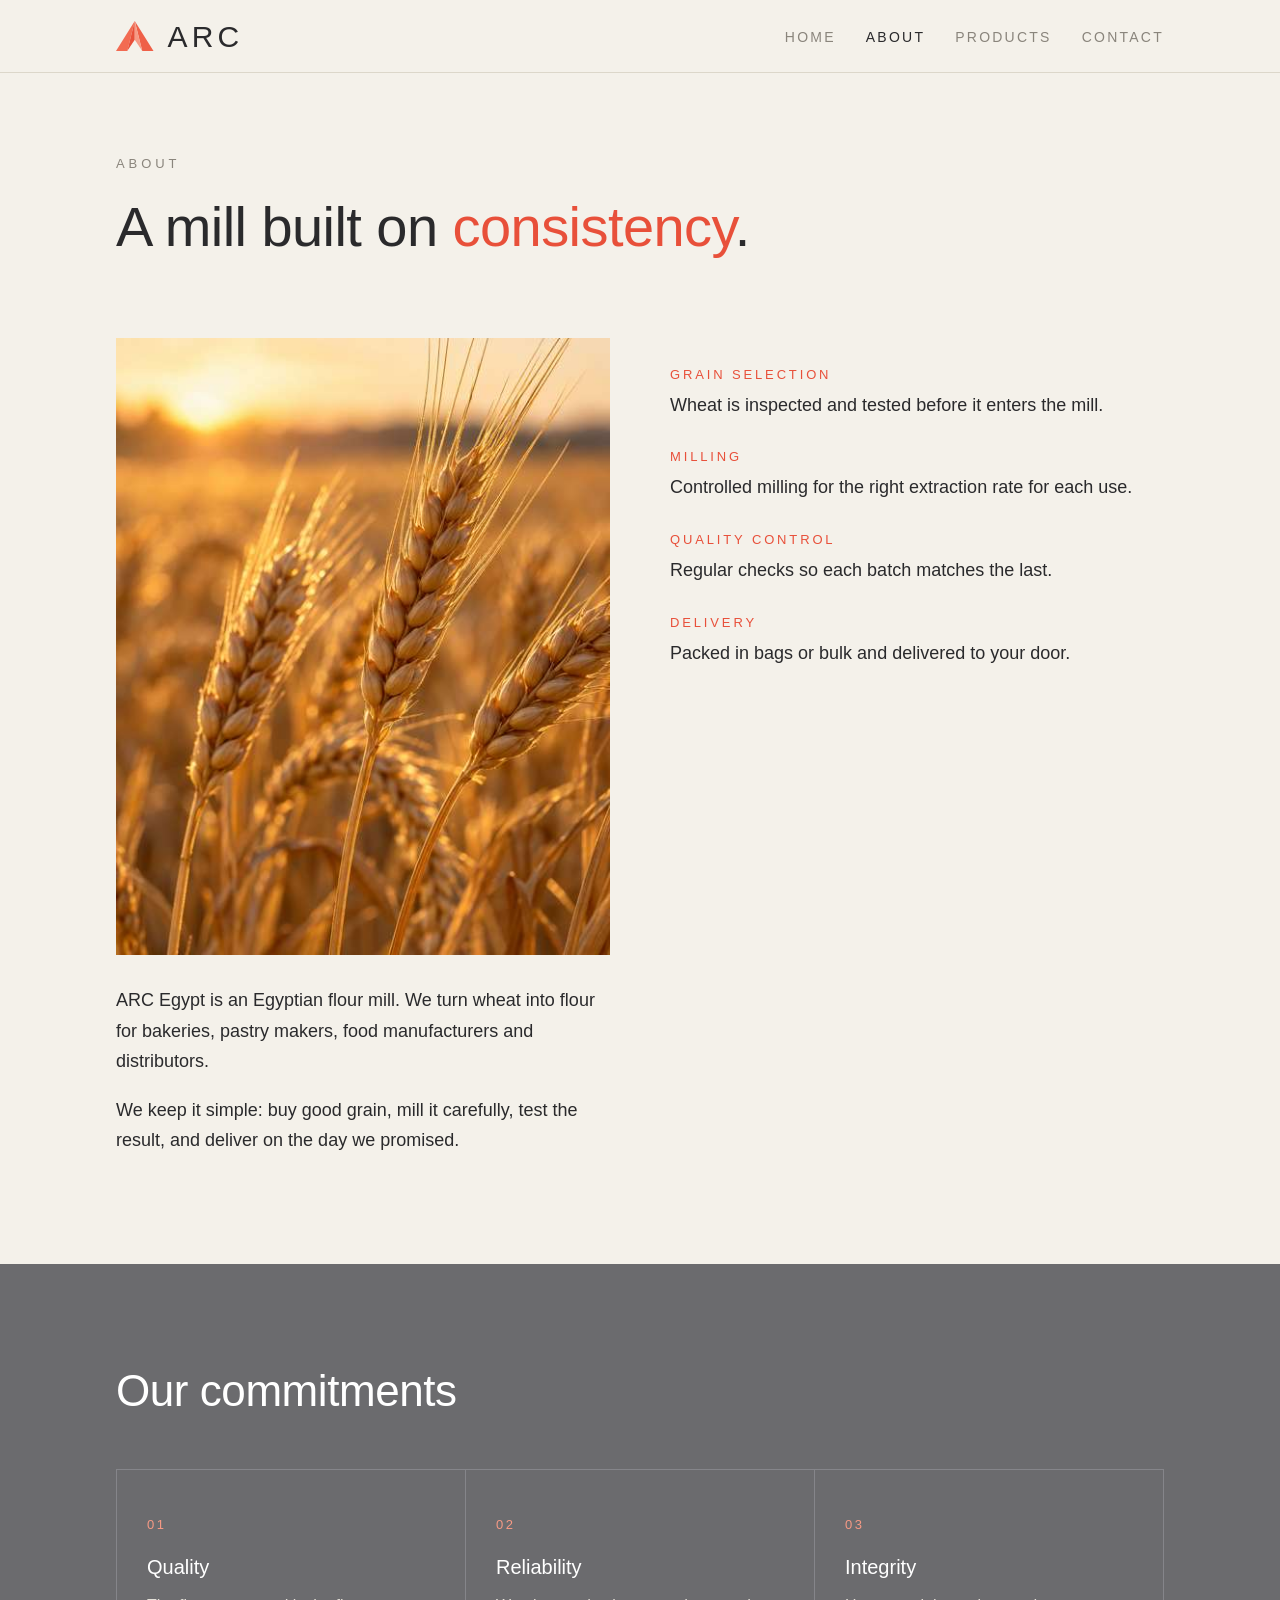
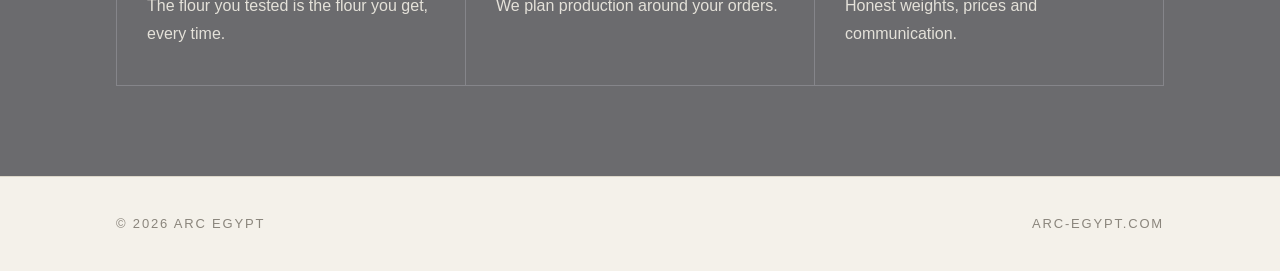
==== about.html @ 21f89fef "Create about.html with company details Added a new about page with company information and commitmen" ====
<!doctype html><html lang="en"><head><meta charset="utf-8"><meta name="viewport" content="width=device-width,initial-scale=1"><title>About | ARC Egypt</title><meta name="description" content="ARC Egypt: quality wheat flour milled in Egypt for bakeries, food producers and distributors."><link rel="icon" href="favicon.svg"><link rel="stylesheet" href="style.css"><link rel="stylesheet" href="img-field.css"><link rel="stylesheet" href="img-flour.css"><link rel="stylesheet" href="img-wheat.css"></head><body>
<header><div class="w"><a class="brand" href="index.html"><svg class="m" viewBox="0 0 100 80" aria-hidden="true"><polygon points="50,0 0,80 30,80" fill="var(--a2)"/><polygon points="50,0 100,80 70,80" fill="var(--a4)"/><polygon points="50,0 30,80 50,50" fill="var(--a1)"/><polygon points="50,0 70,80 50,50" fill="var(--a3)"/></svg><b>ARC</b></a><nav><a href="index.html">Home</a><a href="about.html" class=on>About</a><a href="products.html">Products</a><a href="contact.html">Contact</a></nav></div></header>
<div class="page"><div class="w"><p class="eyebrow">About</p><h1>A mill built on <em>consistency</em>.</h1></div></div>
<section style="padding-top:40px"><div class="w two"><div><div class="side ph-img bg-wheat" role="img" aria-label="Golden wheat ears at sunrise"></div><p>ARC Egypt is an Egyptian flour mill. We turn wheat into flour for bakeries, pastry makers, food manufacturers and distributors.</p><p>We keep it simple: buy good grain, mill it carefully, test the result, and deliver on the day we promised.</p></div>
<div><dl><dt>Grain selection</dt><dd>Wheat is inspected and tested before it enters the mill.</dd><dt>Milling</dt><dd>Controlled milling for the right extraction rate for each use.</dd><dt>Quality control</dt><dd>Regular checks so each batch matches the last.</dd><dt>Delivery</dt><dd>Packed in bags or bulk and delivered to your door.</dd></dl></div></div></section>
<section class="dark"><div class="w"><h2>Our commitments</h2><div class="cols" style="margin-top:40px"><div class="cell"><i>01</i><h3>Quality</h3><p>The flour you tested is the flour you get, every time.</p></div><div class="cell"><i>02</i><h3>Reliability</h3><p>We plan production around your orders.</p></div><div class="cell"><i>03</i><h3>Integrity</h3><p>Honest weights, prices and communication.</p></div></div></div></section>
<footer><div class="w"><span>&copy; 2026 ARC Egypt</span><span>arc-egypt.com</span></div></footer></body></html>
---- style.css ----
:root{--a1:#e8503a;--a2:#f26b52;--a3:#f79a85;--a4:#ef6048;--ink:#2a2a2c;--mut:#8a857c;--bg:#f4f1ea;--panel:#6b6b6e;--line:#dcd7ca}
/* coral version: --a1:#e8503a;--a2:#f26b52;--a3:#f79a85;--a4:#ef6048 */
*{box-sizing:border-box}html{scroll-behavior:smooth}
body{margin:0;background:var(--bg);color:var(--ink);font:300 18px/1.7 'Helvetica Neue',Helvetica,Arial,sans-serif}
a{color:inherit}.w{max-width:1100px;margin:0 auto;padding:0 26px}
header{position:sticky;top:0;background:rgba(244,241,234,.94);backdrop-filter:blur(6px);border-bottom:1px solid var(--line);z-index:5}
header .w{display:flex;align-items:center;justify-content:space-between;height:72px}
.brand{display:flex;align-items:center;gap:14px;text-decoration:none}.brand .m{height:30px}.brand b{font-weight:300;font-size:30px;letter-spacing:.14em}
nav a{margin-left:30px;text-decoration:none;font-size:14px;letter-spacing:.16em;text-transform:uppercase;color:var(--mut)}nav a:hover,nav a.on{color:var(--ink)}
.hero{padding:90px 0 80px}.hero .w{display:grid;gap:40px;grid-template-columns:1.1fr .9fr;align-items:center}
.eyebrow{font-size:13px;letter-spacing:.3em;text-transform:uppercase;color:var(--mut);margin:0 0 22px}
h1{font-weight:200;font-size:clamp(38px,6vw,68px);line-height:1.08;margin:0 0 24px;letter-spacing:-.01em}h1 em{font-style:normal;color:var(--a1)}
.hero p.l{max-width:480px;color:#55524c;margin:0 0 36px}
.btn{display:inline-block;background:var(--a2);color:#2a2a2c;padding:15px 34px;text-decoration:none;font-size:14px;letter-spacing:.18em;text-transform:uppercase;font-weight:400}
.btn.o{background:none;border:1px solid var(--ink);margin-left:12px}.btn:hover{background:var(--a3)}
.hero .m{width:100%;max-width:340px;justify-self:center;filter:drop-shadow(0 30px 30px rgba(0,0,0,.12))}
section{padding:90px 0}h2{font-weight:200;font-size:clamp(30px,4vw,44px);margin:0 0 14px;letter-spacing:-.01em}
.sub{color:var(--mut);max-width:560px;margin:0 0 50px}
.cols{display:grid;gap:1px;background:var(--line);grid-template-columns:repeat(auto-fit,minmax(240px,1fr));border:1px solid var(--line)}
.cell{background:var(--bg);padding:38px 30px}.cell i{font-style:normal;font-size:13px;letter-spacing:.2em;color:var(--a1)}.cell h3{font-weight:400;font-size:20px;margin:12px 0 8px}.cell p{margin:0;color:#66625a;font-size:16px}
.dark{background:var(--panel);color:#fff}.dark h2{color:#fff}.dark .sub{color:#d9d6ce}.dark .cols{background:#85858a;border-color:#85858a}.dark .cell{background:var(--panel)}.dark .cell p{color:#e4e1d9}.dark .cell i{color:var(--a3)}
.two{display:grid;gap:60px;grid-template-columns:repeat(auto-fit,minmax(300px,1fr))}
.page{padding:80px 0 30px}.page h1{font-size:clamp(36px,5vw,56px);margin-bottom:10px}
dl{margin:0}dt{font-size:13px;letter-spacing:.22em;text-transform:uppercase;color:var(--a1);margin-top:26px}dd{margin:4px 0 0}
table{width:100%;border-collapse:collapse}th{text-align:left;font-weight:400;font-size:13px;letter-spacing:.2em;text-transform:uppercase;color:var(--mut);padding:0 0 14px;border-bottom:1px solid var(--ink)}td{padding:22px 20px 22px 0;border-bottom:1px solid var(--line);vertical-align:top}td b{font-weight:400;font-size:20px}
form{display:grid;gap:18px}input,textarea{font:inherit;background:none;border:0;border-bottom:1px solid var(--ink);padding:12px 0;width:100%;outline:none}input:focus,textarea:focus{border-color:var(--a1)}
.cta{text-align:center}.cta .m{height:56px;margin-bottom:24px}
footer{border-top:1px solid var(--line);padding:36px 0;font-size:13px;letter-spacing:.14em;color:var(--mut);text-transform:uppercase}footer .w{display:flex;flex-wrap:wrap;justify-content:space-between;gap:10px}
@media(max-width:800px){.hero .w{grid-template-columns:1fr}.hero .m{max-width:240px;order:-1;justify-self:start}.hero{padding:50px 0}section{padding:60px 0}nav a{margin-left:16px;font-size:12px}.brand b{font-size:24px}.btn.o{margin:12px 0 0}}
@media(max-width:800px){header .w{height:auto;padding-top:12px;padding-bottom:12px;flex-wrap:wrap;gap:8px}nav{width:100%}nav a{margin:0 16px 0 0;font-size:12px;letter-spacing:.1em}body{overflow-x:hidden}}

.hero.ph{background-image:linear-gradient(90deg,rgba(25,18,10,.82) 0%,rgba(25,18,10,.55) 55%,rgba(25,18,10,.15) 100%),var(--field);color:#fff;padding:130px 0 120px}
.hero.ph .w{display:block}.hero.ph h1{color:#fff}.hero.ph h1 em{color:#ff8a73}.hero.ph .l{color:#f1ece0}.hero.ph .eyebrow{color:#e5dccb}.hero.ph .btn.o{border-color:#fff;color:#fff}
.split .w{display:grid;gap:60px;grid-template-columns:1fr 1fr;align-items:center}.split .pic img{width:100%;display:block;aspect-ratio:4/3;object-fit:cover}
img.side{width:100%;aspect-ratio:4/5;object-fit:cover;display:block;margin-bottom:30px}img.wide{width:100%;aspect-ratio:21/9;object-fit:cover;display:block;margin-bottom:50px}
@media(max-width:800px){.split .w{grid-template-columns:1fr;gap:30px}.hero.ph{padding:80px 0}.hero.ph{background-image:linear-gradient(180deg,rgba(25,18,10,.7),rgba(25,18,10,.5)),var(--field);background-position:65% center}}

.ph-img{background-size:cover;background-position:center}.split .pic .ph-img{width:100%;aspect-ratio:4/3}.side.ph-img{width:100%;aspect-ratio:4/5;margin-bottom:30px}.wide.ph-img{width:100%;aspect-ratio:21/9;margin-bottom:50px}
.hero.ph{background-size:cover;background-position:center}
---- img-field.css ----
:root{--field:url([data-uri])}
---- img-flour.css ----
.bg-flour{background-image:url([data-uri])}
---- img-wheat.css ----
.bg-wheat{background-image:url([data-uri])}
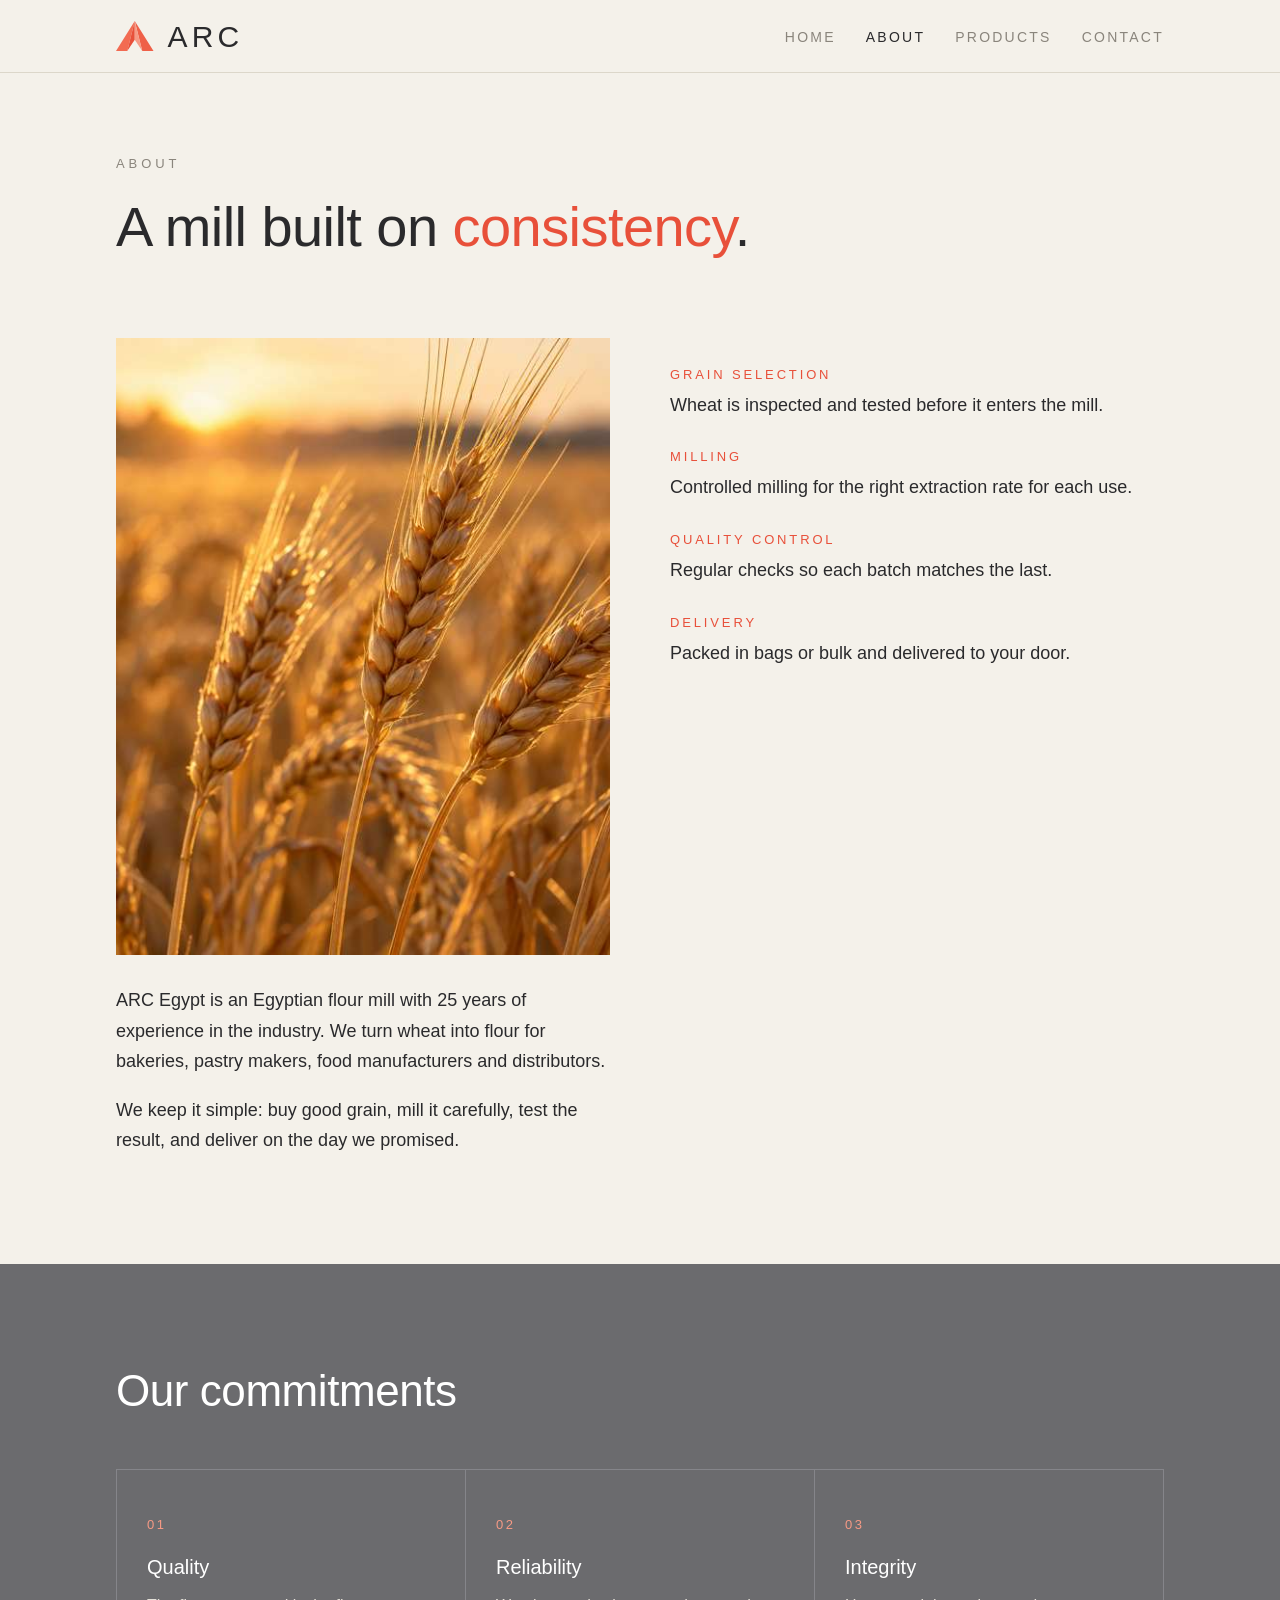
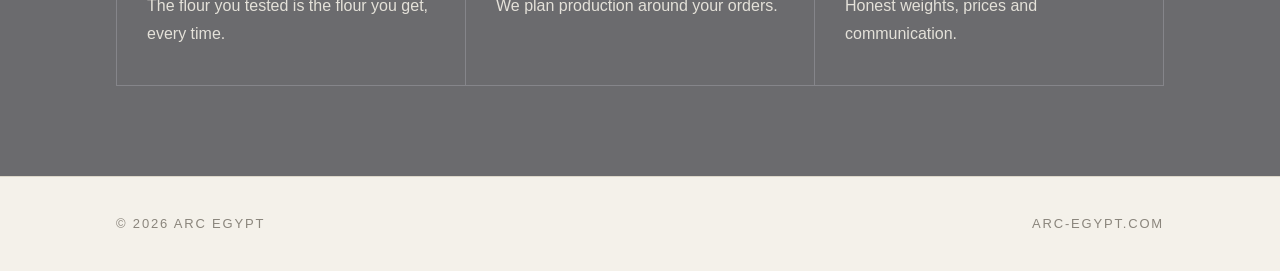
==== commit ea6fb00f: "Enhance about section with experience detail Updated the about section to include 25 years of experi" ====
--- a/about.html
+++ b/about.html
@@ -1,7 +1,7 @@
 <!doctype html><html lang="en"><head><meta charset="utf-8"><meta name="viewport" content="width=device-width,initial-scale=1"><title>About | ARC Egypt</title><meta name="description" content="ARC Egypt: quality wheat flour milled in Egypt for bakeries, food producers and distributors."><link rel="icon" href="favicon.svg"><link rel="stylesheet" href="style.css"><link rel="stylesheet" href="img-field.css"><link rel="stylesheet" href="img-flour.css"><link rel="stylesheet" href="img-wheat.css"></head><body>
 <header><div class="w"><a class="brand" href="index.html"><svg class="m" viewBox="0 0 100 80" aria-hidden="true"><polygon points="50,0 0,80 30,80" fill="var(--a2)"/><polygon points="50,0 100,80 70,80" fill="var(--a4)"/><polygon points="50,0 30,80 50,50" fill="var(--a1)"/><polygon points="50,0 70,80 50,50" fill="var(--a3)"/></svg><b>ARC</b></a><nav><a href="index.html">Home</a><a href="about.html" class=on>About</a><a href="products.html">Products</a><a href="contact.html">Contact</a></nav></div></header>
 <div class="page"><div class="w"><p class="eyebrow">About</p><h1>A mill built on <em>consistency</em>.</h1></div></div>
-<section style="padding-top:40px"><div class="w two"><div><div class="side ph-img bg-wheat" role="img" aria-label="Golden wheat ears at sunrise"></div><p>ARC Egypt is an Egyptian flour mill. We turn wheat into flour for bakeries, pastry makers, food manufacturers and distributors.</p><p>We keep it simple: buy good grain, mill it carefully, test the result, and deliver on the day we promised.</p></div>
+<section style="padding-top:40px"><div class="w two"><div><div class="side ph-img bg-wheat" role="img" aria-label="Golden wheat ears at sunrise"></div><p>ARC Egypt is an Egyptian flour mill with 25 years of experience in the industry. We turn wheat into flour for bakeries, pastry makers, food manufacturers and distributors.</p><p>We keep it simple: buy good grain, mill it carefully, test the result, and deliver on the day we promised.</p></div>
 <div><dl><dt>Grain selection</dt><dd>Wheat is inspected and tested before it enters the mill.</dd><dt>Milling</dt><dd>Controlled milling for the right extraction rate for each use.</dd><dt>Quality control</dt><dd>Regular checks so each batch matches the last.</dd><dt>Delivery</dt><dd>Packed in bags or bulk and delivered to your door.</dd></dl></div></div></section>
 <section class="dark"><div class="w"><h2>Our commitments</h2><div class="cols" style="margin-top:40px"><div class="cell"><i>01</i><h3>Quality</h3><p>The flour you tested is the flour you get, every time.</p></div><div class="cell"><i>02</i><h3>Reliability</h3><p>We plan production around your orders.</p></div><div class="cell"><i>03</i><h3>Integrity</h3><p>Honest weights, prices and communication.</p></div></div></div></section>
 <footer><div class="w"><span>&copy; 2026 ARC Egypt</span><span>arc-egypt.com</span></div></footer></body></html>
